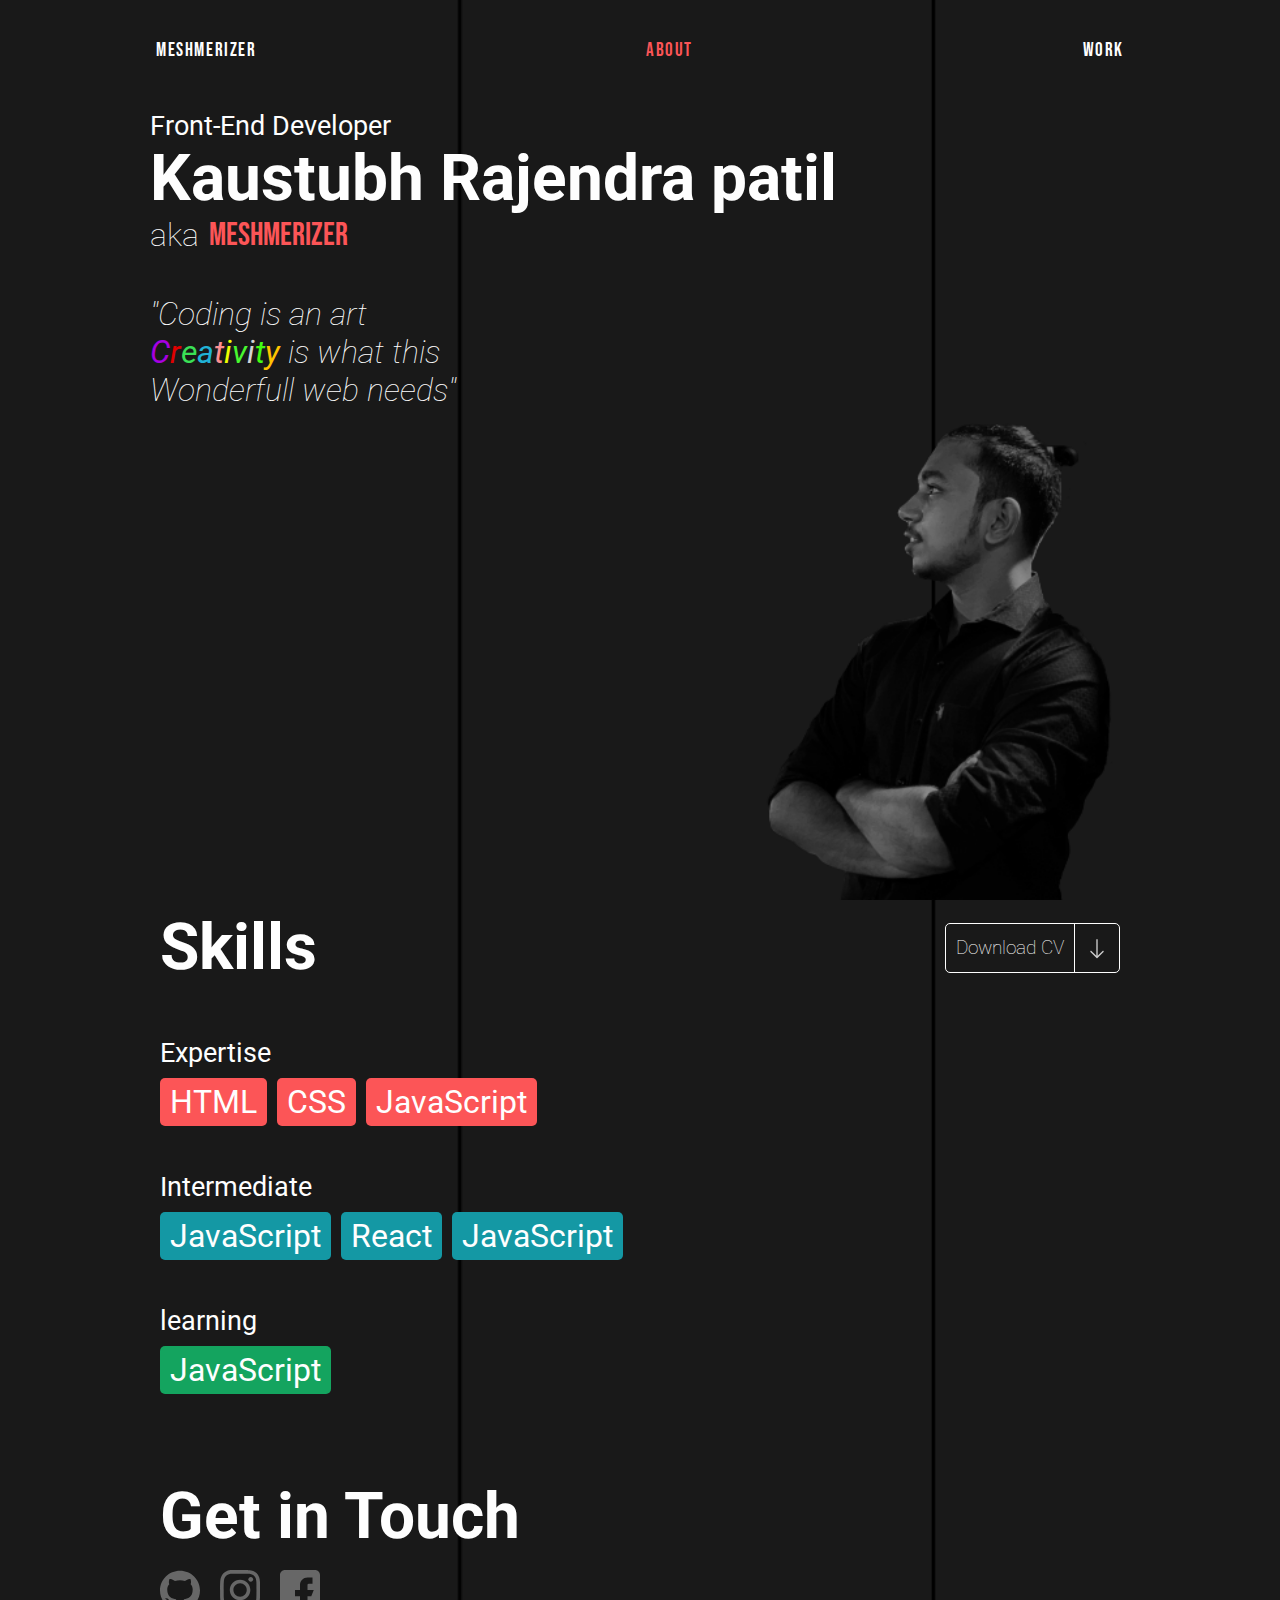
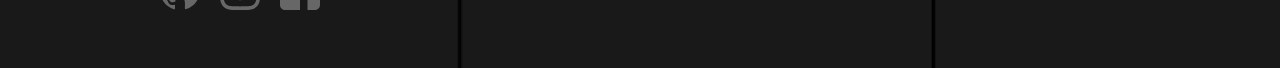
==== about.html @ 61d1b80d "added code of website" ====
<!DOCTYPE html>
<html lang="en">
<head>
    <meta charset="UTF-8">
    <meta http-equiv="X-UA-Compatible" content="IE=edge">
    <meta name="viewport" content="width=device-width, initial-scale=1.0">

    <link rel="stylesheet" href="about.css">

    <!-- fonts -->
    <link rel="preconnect" href="https://fonts.gstatic.com">
<link href="https://fonts.googleapis.com/css2?family=Bebas+Neue&display=swap" rel="stylesheet">

<link rel="preconnect" href="https://fonts.gstatic.com">
<link href="https://fonts.googleapis.com/css2?family=Roboto:ital,wght@0,100;0,300;0,400;0,500;1,100;1,300;1,400;1,500;1,700&display=swap" rel="stylesheet">

    <title>About Me</title>
</head>
<body>
    <div class="container">
        <div class="navbar">
        <span><a class=nav_item1 href="index.html">Meshmerizer</a></span>
        <span><a class=nav_item2 href="about.html">ABOUT</a></span>
        <span><a class=nav_item3 href="work.html">WORK</a></span>
        </div>

        <div class="about_me_section">
        <div class="names">
            <div class="post">
                <h5>Front-End Developer</h5>
            </div>
            <div class="name">
                <h1>Kaustubh Rajendra patil</h1>
            </div>
            <div class="igname">
                <p class="aka">aka</p>
                <p class="igname_brand">meshmerizer</p>
            </div>
        </div>
        <div class="proverb">
            <p>"Coding is an art</p>
            <p>
                <span class="creativity c1">C</span><span class="creativity c2">r</span><span class="creativity c3">e</span><span class="creativity c4">a</span><span class="creativity c5">t</span><span class="creativity c6">i</span><span class="creativity c7">v</span><span class="creativity c8">i</span><span class="creativity c9">t</span><span class="creativity c10">y</span>
                is what this
            </p>
            <p>
                Wonderfull web needs"
            </p>
        </div>
        <div class="photo">
            <img src="images/black_edited.png" alt="my photo">
        </div>
        </div>

        <div class="skills">
        <div class="headContainer">
            <h1>Skills</h1>
            <a class=download_link target="_blank" href="docs/resume.pdf">
                <div class="download">  
                    <div class="downlaod_button">
                        <p>Download CV</p>
                    </div>
                    <div class="download_icon">
                        <?xml version="1.0" encoding="iso-8859-1"?>
                        <svg version="1.1" id="Capa_1" xmlns="http://www.w3.org/2000/svg" xmlns:xlink="http://www.w3.org/1999/xlink" x="0px" y="0px"
                            viewBox="0 0 31.49 31.49" style="enable-background:new 0 0 31.49 31.49;" xml:space="preserve">
                            <path style="fill:#cccccc;" d="M21.205,5.007c-0.429-0.444-1.143-0.444-1.587,0c-0.429,0.429-0.429,1.143,0,1.571l8.047,8.047H1.111
                                C0.492,14.626,0,15.118,0,15.737c0,0.619,0.492,1.127,1.111,1.127h26.554l-8.047,8.032c-0.429,0.444-0.429,1.159,0,1.587
                                c0.444,0.444,1.159,0.444,1.587,0l9.952-9.952c0.444-0.429,0.444-1.143,0-1.571L21.205,5.007z"/>

                        </svg>
                    </div>
                </div>
            </a>
        </div>
        <div class="expertise">
            <h5>Expertise</h5>
            <div class="skill_buttons expertise_buttons">
                <div class="skill_button red">
                    HTML
                </div>
                <div class="skill_button red">
                    CSS
                </div>
                <div class="skill_button red">
                    JavaScript
                </div>
            </div>
        </div>
        <div class="intermediate">
            <h5>Intermediate</h5>
            <div class="skill_buttons intermediate_buttons">
                <div class="skill_button blue">
                    JavaScript
                </div>
                <div class="skill_button blue">
                    React
                </div>
                <div class="skill_button blue">
                    JavaScript
                </div>
            </div>
        </div>
        <div class="learning">
            <h5>learning</h5>
            <div class="skill_buttons learning_buttons">
                <div class="skill_button green">
                    JavaScript
                </div>
            </div>
        </div>



        </div>

        <div class="contact">
            <h1>Get in Touch</h1>
            <div class="icons_container">
                <a target="_blank" href="https://github.com/pkaustubh401"><svg class="icon icon2" enable-background="new 0 0 24 24" height="40" viewBox="0 0 24 24" width="40" xmlns="http://www.w3.org/2000/svg"><path d="m12 .5c-6.63 0-12 5.28-12 11.792 0 5.211 3.438 9.63 8.205 11.188.6.111.82-.254.82-.567 0-.28-.01-1.022-.015-2.005-3.338.711-4.042-1.582-4.042-1.582-.546-1.361-1.335-1.725-1.335-1.725-1.087-.731.084-.716.084-.716 1.205.082 1.838 1.215 1.838 1.215 1.07 1.803 2.809 1.282 3.495.981.108-.763.417-1.282.76-1.577-2.665-.295-5.466-1.309-5.466-5.827 0-1.287.465-2.339 1.235-3.164-.135-.298-.54-1.497.105-3.121 0 0 1.005-.316 3.3 1.209.96-.262 1.98-.392 3-.398 1.02.006 2.04.136 3 .398 2.28-1.525 3.285-1.209 3.285-1.209.645 1.624.24 2.823.12 3.121.765.825 1.23 1.877 1.23 3.164 0 4.53-2.805 5.527-5.475 5.817.42.354.81 1.077.81 2.182 0 1.578-.015 2.846-.015 3.229 0 .309.21.678.825.56 4.801-1.548 8.236-5.97 8.236-11.173 0-6.512-5.373-11.792-12-11.792z" /></svg>
                </a>

                <a target="_blank" href="https://www.instagram.com/meshmerizer.dev/">
                <svg class="icon icon2" height="40" viewBox="0 0 511 511.9" width="40" xmlns="http://www.w3.org/2000/svg"><path d="m510.949219 150.5c-1.199219-27.199219-5.597657-45.898438-11.898438-62.101562-6.5-17.199219-16.5-32.597657-29.601562-45.398438-12.800781-13-28.300781-23.101562-45.300781-29.5-16.296876-6.300781-34.898438-10.699219-62.097657-11.898438-27.402343-1.300781-36.101562-1.601562-105.601562-1.601562s-78.199219.300781-105.5 1.5c-27.199219 1.199219-45.898438 5.601562-62.097657 11.898438-17.203124 6.5-32.601562 16.5-45.402343 29.601562-13 12.800781-23.097657 28.300781-29.5 45.300781-6.300781 16.300781-10.699219 34.898438-11.898438 62.097657-1.300781 27.402343-1.601562 36.101562-1.601562 105.601562s.300781 78.199219 1.5 105.5c1.199219 27.199219 5.601562 45.898438 11.902343 62.101562 6.5 17.199219 16.597657 32.597657 29.597657 45.398438 12.800781 13 28.300781 23.101562 45.300781 29.5 16.300781 6.300781 34.898438 10.699219 62.101562 11.898438 27.296876 1.203124 36 1.5 105.5 1.5s78.199219-.296876 105.5-1.5c27.199219-1.199219 45.898438-5.597657 62.097657-11.898438 34.402343-13.300781 61.601562-40.5 74.902343-74.898438 6.296876-16.300781 10.699219-34.902343 11.898438-62.101562 1.199219-27.300781 1.5-36 1.5-105.5s-.101562-78.199219-1.300781-105.5zm-46.097657 209c-1.101562 25-5.300781 38.5-8.800781 47.5-8.601562 22.300781-26.300781 40-48.601562 48.601562-9 3.5-22.597657 7.699219-47.5 8.796876-27 1.203124-35.097657 1.5-103.398438 1.5s-76.5-.296876-103.402343-1.5c-25-1.097657-38.5-5.296876-47.5-8.796876-11.097657-4.101562-21.199219-10.601562-29.398438-19.101562-8.5-8.300781-15-18.300781-19.101562-29.398438-3.5-9-7.699219-22.601562-8.796876-47.5-1.203124-27-1.5-35.101562-1.5-103.402343s.296876-76.5 1.5-103.398438c1.097657-25 5.296876-38.5 8.796876-47.5 4.101562-11.101562 10.601562-21.199219 19.203124-29.402343 8.296876-8.5 18.296876-15 29.398438-19.097657 9-3.5 22.601562-7.699219 47.5-8.800781 27-1.199219 35.101562-1.5 103.398438-1.5 68.402343 0 76.5.300781 103.402343 1.5 25 1.101562 38.5 5.300781 47.5 8.800781 11.097657 4.097657 21.199219 10.597657 29.398438 19.097657 8.5 8.300781 15 18.300781 19.101562 29.402343 3.5 9 7.699219 22.597657 8.800781 47.5 1.199219 27 1.5 35.097657 1.5 103.398438s-.300781 76.300781-1.5 103.300781zm0 0"/><path d="m256.449219 124.5c-72.597657 0-131.5 58.898438-131.5 131.5s58.902343 131.5 131.5 131.5c72.601562 0 131.5-58.898438 131.5-131.5s-58.898438-131.5-131.5-131.5zm0 216.800781c-47.097657 0-85.300781-38.199219-85.300781-85.300781s38.203124-85.300781 85.300781-85.300781c47.101562 0 85.300781 38.199219 85.300781 85.300781s-38.199219 85.300781-85.300781 85.300781zm0 0"/><path d="m423.851562 119.300781c0 16.953125-13.746093 30.699219-30.703124 30.699219-16.953126 0-30.699219-13.746094-30.699219-30.699219 0-16.957031 13.746093-30.699219 30.699219-30.699219 16.957031 0 30.703124 13.742188 30.703124 30.699219zm0 0"/></svg>
                </a>

                <a target="_blank" href="https://www.facebook.com/kaustubh.patil.3994885/">
                <?xml version="1.0" encoding="iso-8859-1"?>
                <svg class="icon icon3" version="1.1" id="Capa_1" xmlns="http://www.w3.org/2000/svg" xmlns:xlink="http://www.w3.org/1999/xlink" x="0px" y="0px"
                    viewBox="0 0 512 512" style="enable-background:new 0 0 512 512;" xml:space="preserve">
                    <g>
                    <g>
                    <path d="M448,0H64C28.704,0,0,28.704,0,64v384c0,35.296,28.704,64,64,64h192V336h-64v-80h64v-64c0-53.024,42.976-96,96-96h64v80
                    h-32c-17.664,0-32-1.664-32,16v64h80l-32,80h-48v176h96c35.296,0,64-28.704,64-64V64C512,28.704,483.296,0,448,0z"/>
                    </g>
                    </g>
        
                </svg>
                </a>
            </div>
        
        </div>
    </div>

</body>
</html>
---- about.css ----
* {
  box-sizing: border-box;
  padding: 0;
  margin: 0;
}

body {
  background-image: url(images/background.jpg);
  background-size: cover;
}

.container {
  max-width: 1000px;
  margin: auto;
}

/* NAVBAR */
.navbar {
  width: 100%;
  display: flex;
  justify-content: space-between;
  align-items: center;
  padding: 1rem;
  height: 10vh;
}

.navbar span a {
  font-family: "Bebas Neue", cursive;
  color: #fefefe;
  font-size: 1.2rem;
  letter-spacing: 0.1rem;
  transition: color 0.5s ease;
  text-decoration: none;
}

.nav_item2 {
  color: #fc5557 !important;
}

.navbar span a:hover {
  color: #fc5557;
}

/*About me section*/
.about_me_section {
  display: flex;
  flex-direction: column;
  position: relative;
  height: 90vh;
}

.names {
  display: flex;
  flex-direction: column;
  justify-content: center;
  padding: 20px 0px 20px 10px;
}

.post h5 {
  font-family: "Roboto", sans-serif;
  font-weight: normal;
  color: #fefefe;
}

.name h1 {
  font-family: "Roboto", sans-serif;
  font-weight: bold;
  color: #fefefe;
}

.igname {
  display: flex;
}

.aka {
  font-family: "Roboto", sans-serif;
  font-weight: lighter;
  color: #fefefe;
}

.igname_brand {
  font-family: "Bebas Neue", cursive;
  color: #fc5557;
  padding: 0 0 0 10px;
}

.proverb {
  padding: 20px 0px 20px 10px;
}

.proverb p {
  font-family: "Roboto", sans-serif;
  font-weight: lighter;
  font-style: italic;
  color: #fefefe;
}

.creativity {
  font-weight: 400;
}

.c1 {
  color: #a700e1;
}
.c2 {
  color: #e10000;
}
.c3 {
  color: #3ae056;
}
.c4 {
  color: #20b2d6;
}
.c5 {
  color: #fc9090;
}
.c6 {
  color: #eeff00;
}
.c7 {
  color: #48f830;
}
.c8 {
  color: #d3d3d3;
}
.c9 {
  color: #42fc13;
}
.c10 {
  color: #ffc400;
}

.photo {
  position: absolute;
  right: 20px;
  bottom: 0px;
  height: 60%;
}

.photo img {
  height: 100%;
  width: auto;
}

/*skills section*/
.skills,
.contact {
  font-family: "Roboto", sans-serif;
  padding: 10px 20px;
  color: #fefefe;
}

.headContainer {
  display: flex;
  justify-content: space-between;
  align-items: center;
  margin-bottom: 2rem;
}

.download {
  display: flex;
  justify-content: center;
  align-items: center;
  background-color: #191919;
  border: 1px solid #fefefe;
  border-radius: 5px;
}

.download_link {
  text-decoration: none;
  color: #fefefe;
}

.download p {
  color: white;
  text-decoration: none;
  font-weight: lighter;
  font-size: 1.2rem;
  padding: 5px 10px;
}

.download_icon {
  border-left: 1px solid;
  padding: 5px 10px;
}

.download_icon svg {
  width: 1.5rem;
  height: 1.2rem;
  transform: rotate(90deg);
}

.skill_buttons {
  display: flex;
  justify-content: flex-start;
  align-items: center;
  flex-wrap: wrap;
}

.expertise,
.intermediate,
.learning {
  padding: 20px 0px;
}

.skills h5 {
  font-weight: normal;
  margin-bottom: 10px;
}

.skill_button {
  padding: 5px 10px;
  margin-right: 10px;
  margin-bottom: 5px;
  border-radius: 5px;
}

.red {
  background-color: #fc5557;
}

.blue {
  background-color: #1498a4;
}

.green {
  background-color: #14a45f;
}

/*Icons*/
.contact {
  margin-top: 2.5rem;
}

.contact h1 {
  margin-bottom: 1rem;
}

.icons_container {
  display: flex;
  justify-content: flex-start;
  align-items: center;
}

.icon {
  margin-right: 20px;
  width: 40px;
  height: 40px;
  margin-bottom: 40px;
  fill: #676767;
  transition: fill 0.5s ease;
}

.icons_container svg:hover {
  fill: #1498a4;
}

@media screen and (min-width: 600px) {
  body {
    font-size: 24px;
  }
}

@media screen and (min-width: 800px) {
  body {
    font-size: 32px;
  }
}
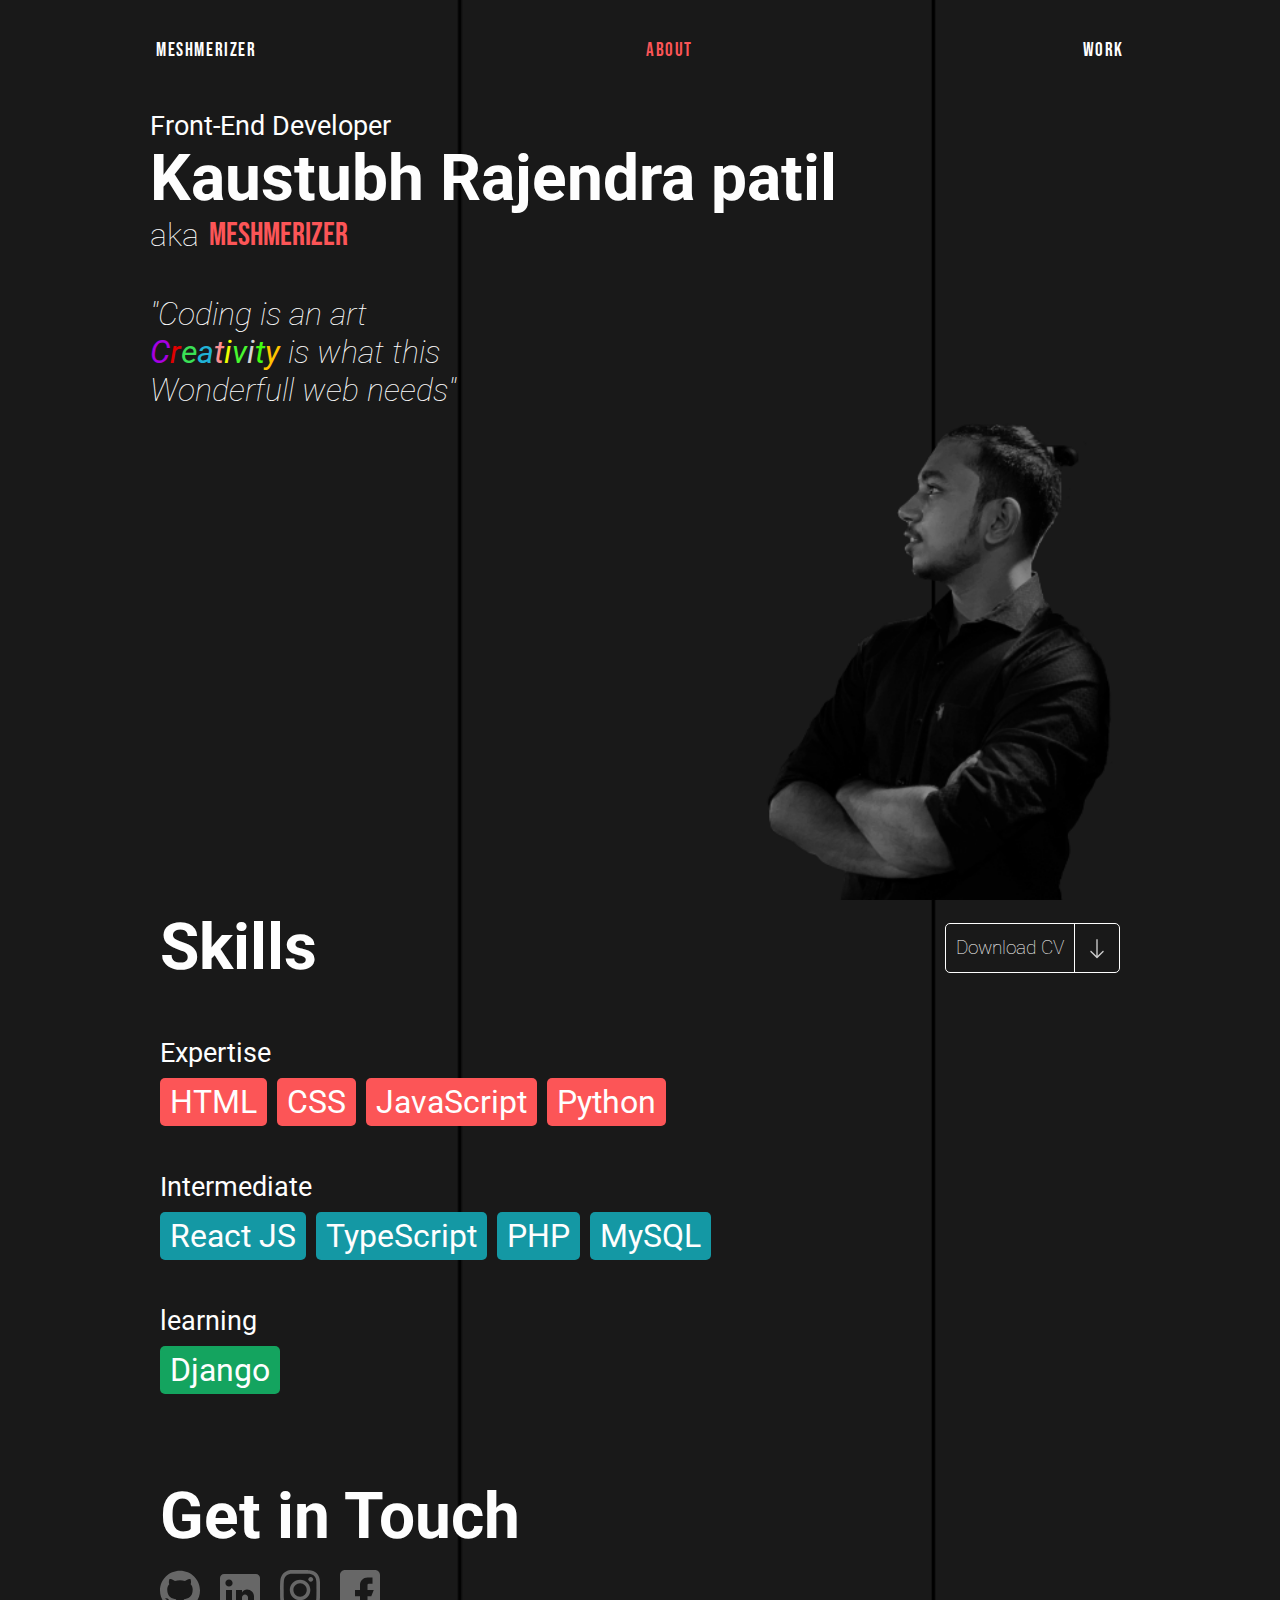
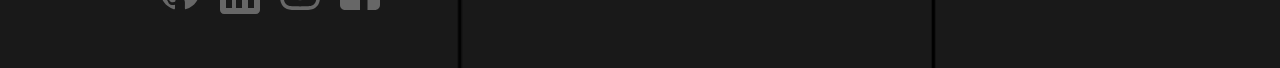
==== commit 5fd3e918: "fixed the skills bug and added linkdin icon" ====
--- a/about.html
+++ b/about.html
@@ -85,19 +85,25 @@
                 <div class="skill_button red">
                     JavaScript
                 </div>
+                <div class="skill_button red">
+                    Python
+                </div>
             </div>
         </div>
         <div class="intermediate">
             <h5>Intermediate</h5>
             <div class="skill_buttons intermediate_buttons">
                 <div class="skill_button blue">
-                    JavaScript
+                    React JS
                 </div>
                 <div class="skill_button blue">
-                    React
+                    TypeScript
                 </div>
                 <div class="skill_button blue">
-                    JavaScript
+                    PHP
+                </div>
+                <div class="skill_button blue">
+                    MySQL
                 </div>
             </div>
         </div>
@@ -105,7 +111,7 @@
             <h5>learning</h5>
             <div class="skill_buttons learning_buttons">
                 <div class="skill_button green">
-                    JavaScript
+                    Django
                 </div>
             </div>
         </div>
@@ -117,16 +123,36 @@
         <div class="contact">
             <h1>Get in Touch</h1>
             <div class="icons_container">
-                <a target="_blank" href="https://github.com/pkaustubh401"><svg class="icon icon2" enable-background="new 0 0 24 24" height="40" viewBox="0 0 24 24" width="40" xmlns="http://www.w3.org/2000/svg"><path d="m12 .5c-6.63 0-12 5.28-12 11.792 0 5.211 3.438 9.63 8.205 11.188.6.111.82-.254.82-.567 0-.28-.01-1.022-.015-2.005-3.338.711-4.042-1.582-4.042-1.582-.546-1.361-1.335-1.725-1.335-1.725-1.087-.731.084-.716.084-.716 1.205.082 1.838 1.215 1.838 1.215 1.07 1.803 2.809 1.282 3.495.981.108-.763.417-1.282.76-1.577-2.665-.295-5.466-1.309-5.466-5.827 0-1.287.465-2.339 1.235-3.164-.135-.298-.54-1.497.105-3.121 0 0 1.005-.316 3.3 1.209.96-.262 1.98-.392 3-.398 1.02.006 2.04.136 3 .398 2.28-1.525 3.285-1.209 3.285-1.209.645 1.624.24 2.823.12 3.121.765.825 1.23 1.877 1.23 3.164 0 4.53-2.805 5.527-5.475 5.817.42.354.81 1.077.81 2.182 0 1.578-.015 2.846-.015 3.229 0 .309.21.678.825.56 4.801-1.548 8.236-5.97 8.236-11.173 0-6.512-5.373-11.792-12-11.792z" /></svg>
+                <a target="_blank" href="https://github.com/pkaustubh401"><svg class="icon icon1" enable-background="new 0 0 24 24" height="40" viewBox="0 0 24 24" width="40" xmlns="http://www.w3.org/2000/svg"><path d="m12 .5c-6.63 0-12 5.28-12 11.792 0 5.211 3.438 9.63 8.205 11.188.6.111.82-.254.82-.567 0-.28-.01-1.022-.015-2.005-3.338.711-4.042-1.582-4.042-1.582-.546-1.361-1.335-1.725-1.335-1.725-1.087-.731.084-.716.084-.716 1.205.082 1.838 1.215 1.838 1.215 1.07 1.803 2.809 1.282 3.495.981.108-.763.417-1.282.76-1.577-2.665-.295-5.466-1.309-5.466-5.827 0-1.287.465-2.339 1.235-3.164-.135-.298-.54-1.497.105-3.121 0 0 1.005-.316 3.3 1.209.96-.262 1.98-.392 3-.398 1.02.006 2.04.136 3 .398 2.28-1.525 3.285-1.209 3.285-1.209.645 1.624.24 2.823.12 3.121.765.825 1.23 1.877 1.23 3.164 0 4.53-2.805 5.527-5.475 5.817.42.354.81 1.077.81 2.182 0 1.578-.015 2.846-.015 3.229 0 .309.21.678.825.56 4.801-1.548 8.236-5.97 8.236-11.173 0-6.512-5.373-11.792-12-11.792z" /></svg>
                 </a>
 
+                <a class="icon icon2" target="_blank" href="https://www.linkedin.com/in/kaustubh-patil-532325171/">
+                    <?xml version="1.0" encoding="iso-8859-1"?>
+
+                    <!DOCTYPE svg PUBLIC "-//W3C//DTD SVG 1.1//EN" "http://www.w3.org/Graphics/SVG/1.1/DTD/svg11.dtd">
+                    <svg version="1.1" id="Capa_1" xmlns="http://www.w3.org/2000/svg" xmlns:xlink="http://www.w3.org/1999/xlink" x="0px" y="0px"
+	                width="40px" height="40px" viewBox="0 0 510 510" style="enable-background:new 0 0 510 510;" xml:space="preserve">
+                    <g>
+	                <g id="post-linkedin">
+		            <path d="M459,0H51C22.95,0,0,22.95,0,51v408c0,28.05,22.95,51,51,51h408c28.05,0,51-22.95,51-51V51C510,22.95,487.05,0,459,0z
+			         M153,433.5H76.5V204H153V433.5z M114.75,160.65c-25.5,0-45.9-20.4-45.9-45.9s20.4-45.9,45.9-45.9s45.9,20.4,45.9,45.9
+			        S140.25,160.65,114.75,160.65z M433.5,433.5H357V298.35c0-20.399-17.85-38.25-38.25-38.25s-38.25,17.851-38.25,38.25V433.5H204
+			        V204h76.5v30.6c12.75-20.4,40.8-35.7,63.75-35.7c48.45,0,89.25,40.8,89.25,89.25V433.5z"/>
+	                </g>
+                    </g>
+                    </svg>
+                </a>
+
+
+                
+
                 <a target="_blank" href="https://www.instagram.com/meshmerizer.dev/">
-                <svg class="icon icon2" height="40" viewBox="0 0 511 511.9" width="40" xmlns="http://www.w3.org/2000/svg"><path d="m510.949219 150.5c-1.199219-27.199219-5.597657-45.898438-11.898438-62.101562-6.5-17.199219-16.5-32.597657-29.601562-45.398438-12.800781-13-28.300781-23.101562-45.300781-29.5-16.296876-6.300781-34.898438-10.699219-62.097657-11.898438-27.402343-1.300781-36.101562-1.601562-105.601562-1.601562s-78.199219.300781-105.5 1.5c-27.199219 1.199219-45.898438 5.601562-62.097657 11.898438-17.203124 6.5-32.601562 16.5-45.402343 29.601562-13 12.800781-23.097657 28.300781-29.5 45.300781-6.300781 16.300781-10.699219 34.898438-11.898438 62.097657-1.300781 27.402343-1.601562 36.101562-1.601562 105.601562s.300781 78.199219 1.5 105.5c1.199219 27.199219 5.601562 45.898438 11.902343 62.101562 6.5 17.199219 16.597657 32.597657 29.597657 45.398438 12.800781 13 28.300781 23.101562 45.300781 29.5 16.300781 6.300781 34.898438 10.699219 62.101562 11.898438 27.296876 1.203124 36 1.5 105.5 1.5s78.199219-.296876 105.5-1.5c27.199219-1.199219 45.898438-5.597657 62.097657-11.898438 34.402343-13.300781 61.601562-40.5 74.902343-74.898438 6.296876-16.300781 10.699219-34.902343 11.898438-62.101562 1.199219-27.300781 1.5-36 1.5-105.5s-.101562-78.199219-1.300781-105.5zm-46.097657 209c-1.101562 25-5.300781 38.5-8.800781 47.5-8.601562 22.300781-26.300781 40-48.601562 48.601562-9 3.5-22.597657 7.699219-47.5 8.796876-27 1.203124-35.097657 1.5-103.398438 1.5s-76.5-.296876-103.402343-1.5c-25-1.097657-38.5-5.296876-47.5-8.796876-11.097657-4.101562-21.199219-10.601562-29.398438-19.101562-8.5-8.300781-15-18.300781-19.101562-29.398438-3.5-9-7.699219-22.601562-8.796876-47.5-1.203124-27-1.5-35.101562-1.5-103.402343s.296876-76.5 1.5-103.398438c1.097657-25 5.296876-38.5 8.796876-47.5 4.101562-11.101562 10.601562-21.199219 19.203124-29.402343 8.296876-8.5 18.296876-15 29.398438-19.097657 9-3.5 22.601562-7.699219 47.5-8.800781 27-1.199219 35.101562-1.5 103.398438-1.5 68.402343 0 76.5.300781 103.402343 1.5 25 1.101562 38.5 5.300781 47.5 8.800781 11.097657 4.097657 21.199219 10.597657 29.398438 19.097657 8.5 8.300781 15 18.300781 19.101562 29.402343 3.5 9 7.699219 22.597657 8.800781 47.5 1.199219 27 1.5 35.097657 1.5 103.398438s-.300781 76.300781-1.5 103.300781zm0 0"/><path d="m256.449219 124.5c-72.597657 0-131.5 58.898438-131.5 131.5s58.902343 131.5 131.5 131.5c72.601562 0 131.5-58.898438 131.5-131.5s-58.898438-131.5-131.5-131.5zm0 216.800781c-47.097657 0-85.300781-38.199219-85.300781-85.300781s38.203124-85.300781 85.300781-85.300781c47.101562 0 85.300781 38.199219 85.300781 85.300781s-38.199219 85.300781-85.300781 85.300781zm0 0"/><path d="m423.851562 119.300781c0 16.953125-13.746093 30.699219-30.703124 30.699219-16.953126 0-30.699219-13.746094-30.699219-30.699219 0-16.957031 13.746093-30.699219 30.699219-30.699219 16.957031 0 30.703124 13.742188 30.703124 30.699219zm0 0"/></svg>
+                <svg class="icon icon3" height="40" viewBox="0 0 511 511.9" width="40" xmlns="http://www.w3.org/2000/svg"><path d="m510.949219 150.5c-1.199219-27.199219-5.597657-45.898438-11.898438-62.101562-6.5-17.199219-16.5-32.597657-29.601562-45.398438-12.800781-13-28.300781-23.101562-45.300781-29.5-16.296876-6.300781-34.898438-10.699219-62.097657-11.898438-27.402343-1.300781-36.101562-1.601562-105.601562-1.601562s-78.199219.300781-105.5 1.5c-27.199219 1.199219-45.898438 5.601562-62.097657 11.898438-17.203124 6.5-32.601562 16.5-45.402343 29.601562-13 12.800781-23.097657 28.300781-29.5 45.300781-6.300781 16.300781-10.699219 34.898438-11.898438 62.097657-1.300781 27.402343-1.601562 36.101562-1.601562 105.601562s.300781 78.199219 1.5 105.5c1.199219 27.199219 5.601562 45.898438 11.902343 62.101562 6.5 17.199219 16.597657 32.597657 29.597657 45.398438 12.800781 13 28.300781 23.101562 45.300781 29.5 16.300781 6.300781 34.898438 10.699219 62.101562 11.898438 27.296876 1.203124 36 1.5 105.5 1.5s78.199219-.296876 105.5-1.5c27.199219-1.199219 45.898438-5.597657 62.097657-11.898438 34.402343-13.300781 61.601562-40.5 74.902343-74.898438 6.296876-16.300781 10.699219-34.902343 11.898438-62.101562 1.199219-27.300781 1.5-36 1.5-105.5s-.101562-78.199219-1.300781-105.5zm-46.097657 209c-1.101562 25-5.300781 38.5-8.800781 47.5-8.601562 22.300781-26.300781 40-48.601562 48.601562-9 3.5-22.597657 7.699219-47.5 8.796876-27 1.203124-35.097657 1.5-103.398438 1.5s-76.5-.296876-103.402343-1.5c-25-1.097657-38.5-5.296876-47.5-8.796876-11.097657-4.101562-21.199219-10.601562-29.398438-19.101562-8.5-8.300781-15-18.300781-19.101562-29.398438-3.5-9-7.699219-22.601562-8.796876-47.5-1.203124-27-1.5-35.101562-1.5-103.402343s.296876-76.5 1.5-103.398438c1.097657-25 5.296876-38.5 8.796876-47.5 4.101562-11.101562 10.601562-21.199219 19.203124-29.402343 8.296876-8.5 18.296876-15 29.398438-19.097657 9-3.5 22.601562-7.699219 47.5-8.800781 27-1.199219 35.101562-1.5 103.398438-1.5 68.402343 0 76.5.300781 103.402343 1.5 25 1.101562 38.5 5.300781 47.5 8.800781 11.097657 4.097657 21.199219 10.597657 29.398438 19.097657 8.5 8.300781 15 18.300781 19.101562 29.402343 3.5 9 7.699219 22.597657 8.800781 47.5 1.199219 27 1.5 35.097657 1.5 103.398438s-.300781 76.300781-1.5 103.300781zm0 0"/><path d="m256.449219 124.5c-72.597657 0-131.5 58.898438-131.5 131.5s58.902343 131.5 131.5 131.5c72.601562 0 131.5-58.898438 131.5-131.5s-58.898438-131.5-131.5-131.5zm0 216.800781c-47.097657 0-85.300781-38.199219-85.300781-85.300781s38.203124-85.300781 85.300781-85.300781c47.101562 0 85.300781 38.199219 85.300781 85.300781s-38.199219 85.300781-85.300781 85.300781zm0 0"/><path d="m423.851562 119.300781c0 16.953125-13.746093 30.699219-30.703124 30.699219-16.953126 0-30.699219-13.746094-30.699219-30.699219 0-16.957031 13.746093-30.699219 30.699219-30.699219 16.957031 0 30.703124 13.742188 30.703124 30.699219zm0 0"/></svg>
                 </a>
 
                 <a target="_blank" href="https://www.facebook.com/kaustubh.patil.3994885/">
                 <?xml version="1.0" encoding="iso-8859-1"?>
-                <svg class="icon icon3" version="1.1" id="Capa_1" xmlns="http://www.w3.org/2000/svg" xmlns:xlink="http://www.w3.org/1999/xlink" x="0px" y="0px"
+                <svg class="icon icon4" version="1.1" id="Capa_1" xmlns="http://www.w3.org/2000/svg" xmlns:xlink="http://www.w3.org/1999/xlink" x="0px" y="0px"
                     viewBox="0 0 512 512" style="enable-background:new 0 0 512 512;" xml:space="preserve">
                     <g>
                     <g>
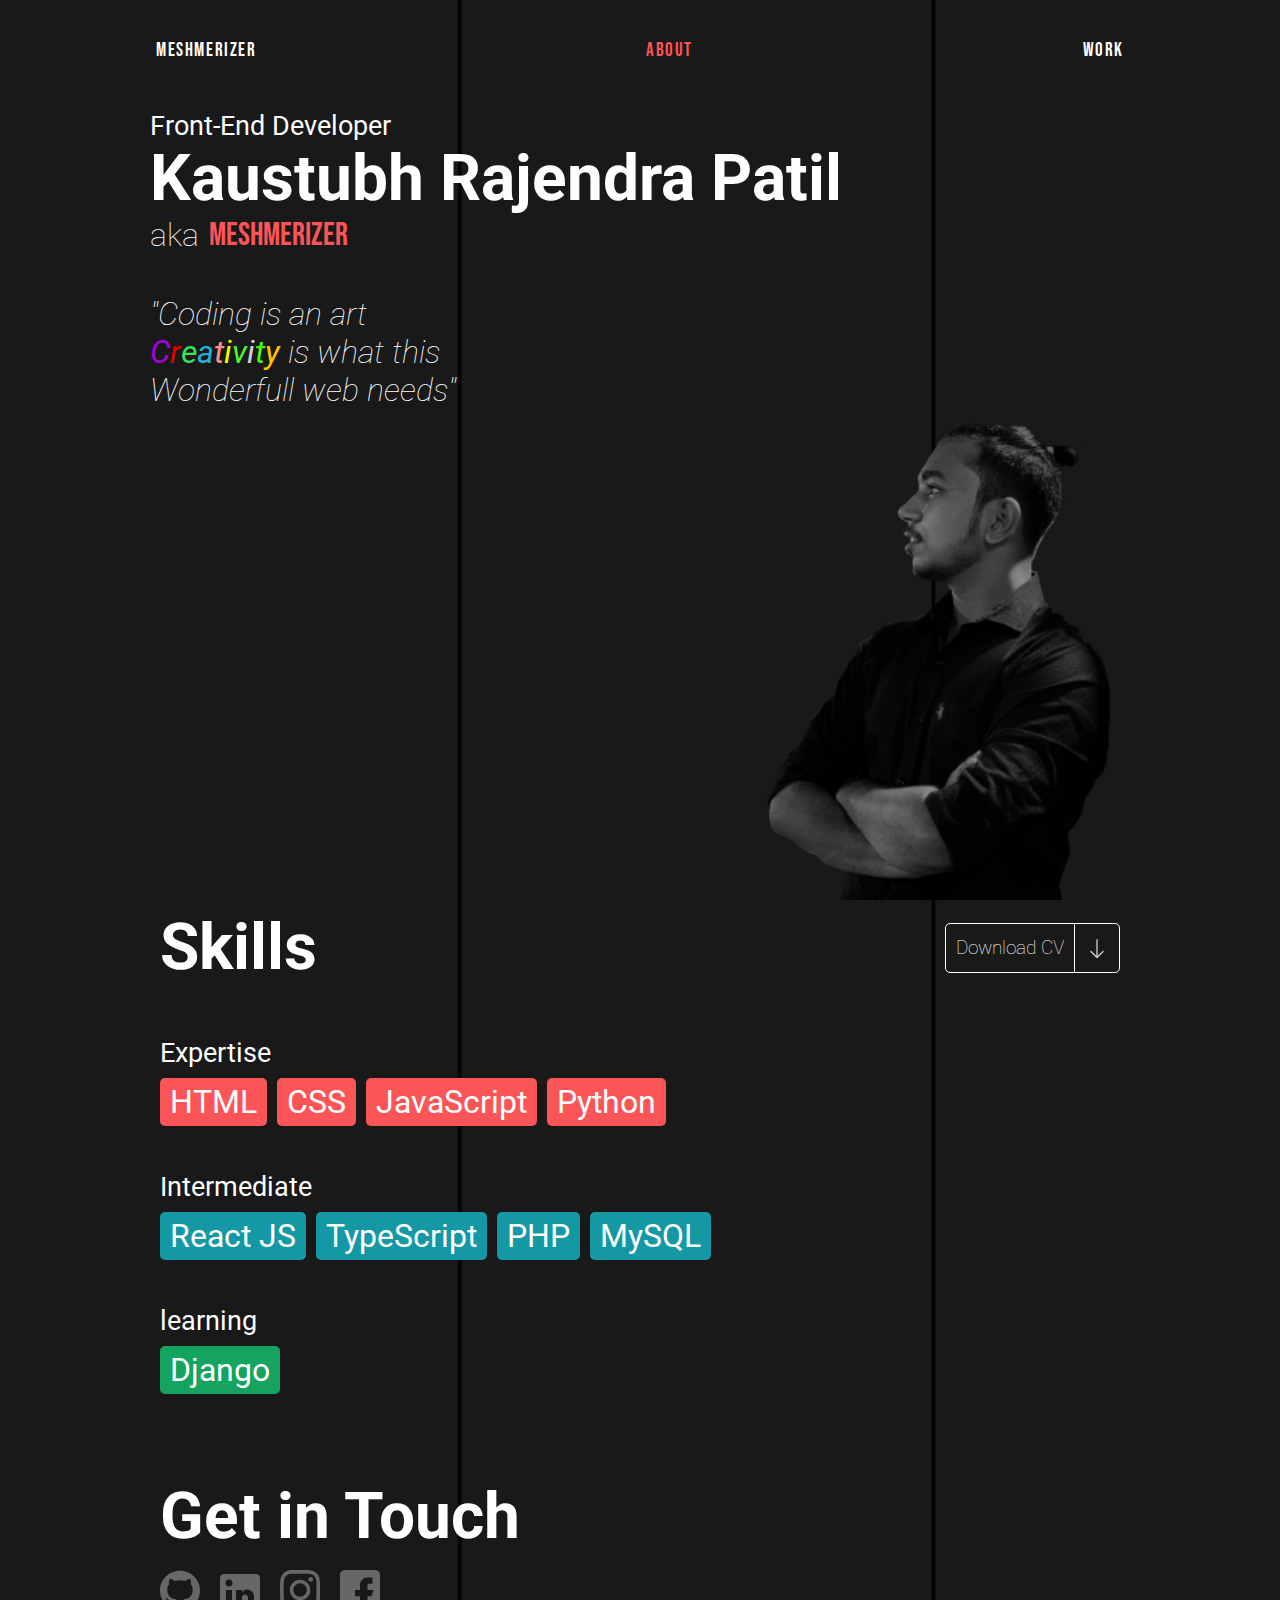
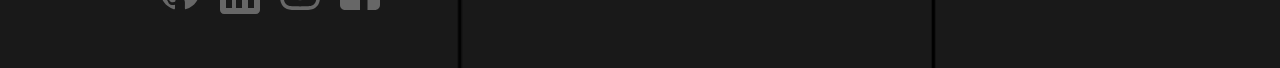
==== commit 895ec510: "spelling error corrected" ====
--- a/about.html
+++ b/about.html
@@ -30,7 +30,7 @@
                 <h5>Front-End Developer</h5>
             </div>
             <div class="name">
-                <h1>Kaustubh Rajendra patil</h1>
+                <h1>Kaustubh Rajendra Patil</h1>
             </div>
             <div class="igname">
                 <p class="aka">aka</p>
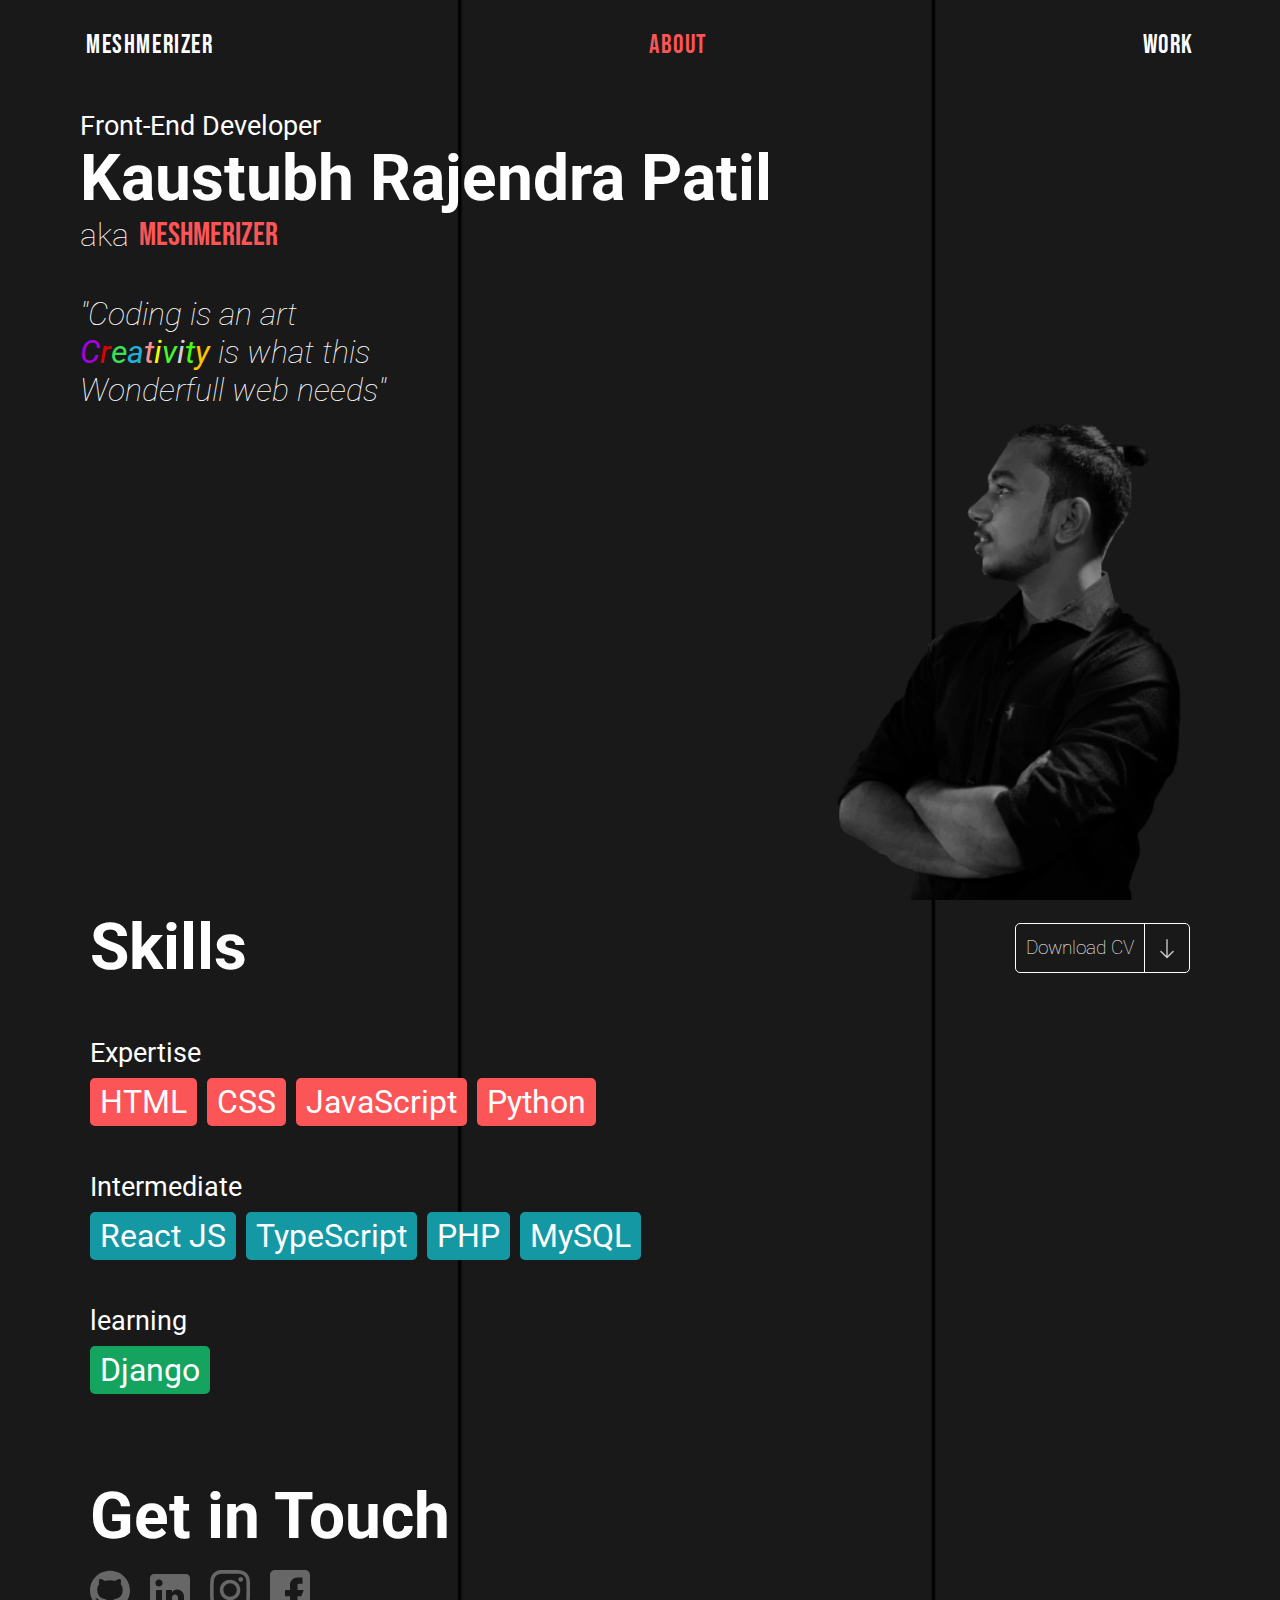
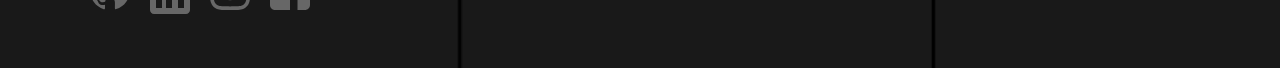
==== commit b0107ac2: "fixed the text selection bug, made changes in navbar and added buttons on home screen" ====
--- a/about.html
+++ b/about.html
@@ -1,172 +1,229 @@
 <!DOCTYPE html>
 <html lang="en">
-<head>
-    <meta charset="UTF-8">
-    <meta http-equiv="X-UA-Compatible" content="IE=edge">
-    <meta name="viewport" content="width=device-width, initial-scale=1.0">
-
-    <link rel="stylesheet" href="about.css">
+  <head>
+    <meta charset="UTF-8" />
+    <meta http-equiv="X-UA-Compatible" content="IE=edge" />
+    <meta name="viewport" content="width=device-width, initial-scale=1.0" />
+
+    <link rel="stylesheet" href="about.css" />
 
     <!-- fonts -->
-    <link rel="preconnect" href="https://fonts.gstatic.com">
-<link href="https://fonts.googleapis.com/css2?family=Bebas+Neue&display=swap" rel="stylesheet">
-
-<link rel="preconnect" href="https://fonts.gstatic.com">
-<link href="https://fonts.googleapis.com/css2?family=Roboto:ital,wght@0,100;0,300;0,400;0,500;1,100;1,300;1,400;1,500;1,700&display=swap" rel="stylesheet">
+    <link rel="preconnect" href="https://fonts.gstatic.com" />
+    <link
+      href="https://fonts.googleapis.com/css2?family=Bebas+Neue&display=swap"
+      rel="stylesheet"
+    />
+
+    <link rel="preconnect" href="https://fonts.gstatic.com" />
+    <link
+      href="https://fonts.googleapis.com/css2?family=Roboto:ital,wght@0,100;0,300;0,400;0,500;1,100;1,300;1,400;1,500;1,700&display=swap"
+      rel="stylesheet"
+    />
 
     <title>About Me</title>
-</head>
-<body>
+  </head>
+  <body>
     <div class="container">
-        <div class="navbar">
-        <span><a class=nav_item1 href="index.html">Meshmerizer</a></span>
-        <span><a class=nav_item2 href="about.html">ABOUT</a></span>
-        <span><a class=nav_item3 href="work.html">WORK</a></span>
-        </div>
-
-        <div class="about_me_section">
+      <div class="navbar">
+        <a class="nav_item1" href="index.html">Meshmerizer</a>
+        <a class="nav_item2" href="about.html">ABOUT</a>
+        <a class="nav_item3" href="work.html">WORK</a>
+      </div>
+
+      <div class="about_me_section">
         <div class="names">
-            <div class="post">
-                <h5>Front-End Developer</h5>
+          <div class="post">
+            <h5>Front-End Developer</h5>
+          </div>
+          <div class="name">
+            <h1>Kaustubh Rajendra Patil</h1>
+          </div>
+          <div class="igname">
+            <p class="aka">aka</p>
+            <p class="igname_brand">meshmerizer</p>
+          </div>
+        </div>
+        <div class="proverb">
+          <p>"Coding is an art</p>
+          <p>
+            <span class="creativity c1">C</span
+            ><span class="creativity c2">r</span
+            ><span class="creativity c3">e</span
+            ><span class="creativity c4">a</span
+            ><span class="creativity c5">t</span
+            ><span class="creativity c6">i</span
+            ><span class="creativity c7">v</span
+            ><span class="creativity c8">i</span
+            ><span class="creativity c9">t</span
+            ><span class="creativity c10">y</span>
+            is what this
+          </p>
+          <p>Wonderfull web needs"</p>
+        </div>
+        <div class="photo">
+          <img src="images/black_edited.png" alt="my photo" />
+        </div>
+      </div>
+
+      <div class="skills">
+        <div class="headContainer">
+          <h1>Skills</h1>
+          <a class="download_link" target="_blank" href="docs/resume.pdf">
+            <div class="download">
+              <div class="downlaod_button">
+                <p>Download CV</p>
+              </div>
+              <div class="download_icon">
+                <?xml version="1.0" encoding="iso-8859-1"?>
+                <svg
+                  version="1.1"
+                  id="Capa_1"
+                  xmlns="http://www.w3.org/2000/svg"
+                  xmlns:xlink="http://www.w3.org/1999/xlink"
+                  x="0px"
+                  y="0px"
+                  viewBox="0 0 31.49 31.49"
+                  style="enable-background: new 0 0 31.49 31.49"
+                  xml:space="preserve"
+                >
+                  <path
+                    style="fill: #cccccc"
+                    d="M21.205,5.007c-0.429-0.444-1.143-0.444-1.587,0c-0.429,0.429-0.429,1.143,0,1.571l8.047,8.047H1.111
+                                C0.492,14.626,0,15.118,0,15.737c0,0.619,0.492,1.127,1.111,1.127h26.554l-8.047,8.032c-0.429,0.444-0.429,1.159,0,1.587
+                                c0.444,0.444,1.159,0.444,1.587,0l9.952-9.952c0.444-0.429,0.444-1.143,0-1.571L21.205,5.007z"
+                  />
+                </svg>
+              </div>
             </div>
-            <div class="name">
-                <h1>Kaustubh Rajendra Patil</h1>
-            </div>
-            <div class="igname">
-                <p class="aka">aka</p>
-                <p class="igname_brand">meshmerizer</p>
-            </div>
-        </div>
-        <div class="proverb">
-            <p>"Coding is an art</p>
-            <p>
-                <span class="creativity c1">C</span><span class="creativity c2">r</span><span class="creativity c3">e</span><span class="creativity c4">a</span><span class="creativity c5">t</span><span class="creativity c6">i</span><span class="creativity c7">v</span><span class="creativity c8">i</span><span class="creativity c9">t</span><span class="creativity c10">y</span>
-                is what this
-            </p>
-            <p>
-                Wonderfull web needs"
-            </p>
-        </div>
-        <div class="photo">
-            <img src="images/black_edited.png" alt="my photo">
-        </div>
-        </div>
-
-        <div class="skills">
-        <div class="headContainer">
-            <h1>Skills</h1>
-            <a class=download_link target="_blank" href="docs/resume.pdf">
-                <div class="download">  
-                    <div class="downlaod_button">
-                        <p>Download CV</p>
-                    </div>
-                    <div class="download_icon">
-                        <?xml version="1.0" encoding="iso-8859-1"?>
-                        <svg version="1.1" id="Capa_1" xmlns="http://www.w3.org/2000/svg" xmlns:xlink="http://www.w3.org/1999/xlink" x="0px" y="0px"
-                            viewBox="0 0 31.49 31.49" style="enable-background:new 0 0 31.49 31.49;" xml:space="preserve">
-                            <path style="fill:#cccccc;" d="M21.205,5.007c-0.429-0.444-1.143-0.444-1.587,0c-0.429,0.429-0.429,1.143,0,1.571l8.047,8.047H1.111
-                                C0.492,14.626,0,15.118,0,15.737c0,0.619,0.492,1.127,1.111,1.127h26.554l-8.047,8.032c-0.429,0.444-0.429,1.159,0,1.587
-                                c0.444,0.444,1.159,0.444,1.587,0l9.952-9.952c0.444-0.429,0.444-1.143,0-1.571L21.205,5.007z"/>
-
-                        </svg>
-                    </div>
-                </div>
-            </a>
+          </a>
         </div>
         <div class="expertise">
-            <h5>Expertise</h5>
-            <div class="skill_buttons expertise_buttons">
-                <div class="skill_button red">
-                    HTML
-                </div>
-                <div class="skill_button red">
-                    CSS
-                </div>
-                <div class="skill_button red">
-                    JavaScript
-                </div>
-                <div class="skill_button red">
-                    Python
-                </div>
-            </div>
+          <h5>Expertise</h5>
+          <div class="skill_buttons expertise_buttons">
+            <div class="skill_button red">HTML</div>
+            <div class="skill_button red">CSS</div>
+            <div class="skill_button red">JavaScript</div>
+            <div class="skill_button red">Python</div>
+          </div>
         </div>
         <div class="intermediate">
-            <h5>Intermediate</h5>
-            <div class="skill_buttons intermediate_buttons">
-                <div class="skill_button blue">
-                    React JS
-                </div>
-                <div class="skill_button blue">
-                    TypeScript
-                </div>
-                <div class="skill_button blue">
-                    PHP
-                </div>
-                <div class="skill_button blue">
-                    MySQL
-                </div>
-            </div>
+          <h5>Intermediate</h5>
+          <div class="skill_buttons intermediate_buttons">
+            <div class="skill_button blue">React JS</div>
+            <div class="skill_button blue">TypeScript</div>
+            <div class="skill_button blue">PHP</div>
+            <div class="skill_button blue">MySQL</div>
+          </div>
         </div>
         <div class="learning">
-            <h5>learning</h5>
-            <div class="skill_buttons learning_buttons">
-                <div class="skill_button green">
-                    Django
-                </div>
-            </div>
-        </div>
-
-
-
-        </div>
-
-        <div class="contact">
-            <h1>Get in Touch</h1>
-            <div class="icons_container">
-                <a target="_blank" href="https://github.com/pkaustubh401"><svg class="icon icon1" enable-background="new 0 0 24 24" height="40" viewBox="0 0 24 24" width="40" xmlns="http://www.w3.org/2000/svg"><path d="m12 .5c-6.63 0-12 5.28-12 11.792 0 5.211 3.438 9.63 8.205 11.188.6.111.82-.254.82-.567 0-.28-.01-1.022-.015-2.005-3.338.711-4.042-1.582-4.042-1.582-.546-1.361-1.335-1.725-1.335-1.725-1.087-.731.084-.716.084-.716 1.205.082 1.838 1.215 1.838 1.215 1.07 1.803 2.809 1.282 3.495.981.108-.763.417-1.282.76-1.577-2.665-.295-5.466-1.309-5.466-5.827 0-1.287.465-2.339 1.235-3.164-.135-.298-.54-1.497.105-3.121 0 0 1.005-.316 3.3 1.209.96-.262 1.98-.392 3-.398 1.02.006 2.04.136 3 .398 2.28-1.525 3.285-1.209 3.285-1.209.645 1.624.24 2.823.12 3.121.765.825 1.23 1.877 1.23 3.164 0 4.53-2.805 5.527-5.475 5.817.42.354.81 1.077.81 2.182 0 1.578-.015 2.846-.015 3.229 0 .309.21.678.825.56 4.801-1.548 8.236-5.97 8.236-11.173 0-6.512-5.373-11.792-12-11.792z" /></svg>
-                </a>
-
-                <a class="icon icon2" target="_blank" href="https://www.linkedin.com/in/kaustubh-patil-532325171/">
-                    <?xml version="1.0" encoding="iso-8859-1"?>
-
-                    <!DOCTYPE svg PUBLIC "-//W3C//DTD SVG 1.1//EN" "http://www.w3.org/Graphics/SVG/1.1/DTD/svg11.dtd">
-                    <svg version="1.1" id="Capa_1" xmlns="http://www.w3.org/2000/svg" xmlns:xlink="http://www.w3.org/1999/xlink" x="0px" y="0px"
-	                width="40px" height="40px" viewBox="0 0 510 510" style="enable-background:new 0 0 510 510;" xml:space="preserve">
-                    <g>
-	                <g id="post-linkedin">
-		            <path d="M459,0H51C22.95,0,0,22.95,0,51v408c0,28.05,22.95,51,51,51h408c28.05,0,51-22.95,51-51V51C510,22.95,487.05,0,459,0z
+          <h5>learning</h5>
+          <div class="skill_buttons learning_buttons">
+            <div class="skill_button green">Django</div>
+          </div>
+        </div>
+      </div>
+
+      <div class="contact">
+        <h1>Get in Touch</h1>
+        <div class="icons_container">
+          <a target="_blank" href="https://github.com/pkaustubh401"
+            ><svg
+              class="icon icon1"
+              enable-background="new 0 0 24 24"
+              height="40"
+              viewBox="0 0 24 24"
+              width="40"
+              xmlns="http://www.w3.org/2000/svg"
+            >
+              <path
+                d="m12 .5c-6.63 0-12 5.28-12 11.792 0 5.211 3.438 9.63 8.205 11.188.6.111.82-.254.82-.567 0-.28-.01-1.022-.015-2.005-3.338.711-4.042-1.582-4.042-1.582-.546-1.361-1.335-1.725-1.335-1.725-1.087-.731.084-.716.084-.716 1.205.082 1.838 1.215 1.838 1.215 1.07 1.803 2.809 1.282 3.495.981.108-.763.417-1.282.76-1.577-2.665-.295-5.466-1.309-5.466-5.827 0-1.287.465-2.339 1.235-3.164-.135-.298-.54-1.497.105-3.121 0 0 1.005-.316 3.3 1.209.96-.262 1.98-.392 3-.398 1.02.006 2.04.136 3 .398 2.28-1.525 3.285-1.209 3.285-1.209.645 1.624.24 2.823.12 3.121.765.825 1.23 1.877 1.23 3.164 0 4.53-2.805 5.527-5.475 5.817.42.354.81 1.077.81 2.182 0 1.578-.015 2.846-.015 3.229 0 .309.21.678.825.56 4.801-1.548 8.236-5.97 8.236-11.173 0-6.512-5.373-11.792-12-11.792z"
+              />
+            </svg>
+          </a>
+
+          <a
+            class="icon icon2"
+            target="_blank"
+            href="https://www.linkedin.com/in/kaustubh-patil-532325171/"
+          >
+            <?xml version="1.0" encoding="iso-8859-1"?>
+
+            <!DOCTYPE svg PUBLIC "-//W3C//DTD SVG 1.1//EN" "http://www.w3.org/Graphics/SVG/1.1/DTD/svg11.dtd">
+            <svg
+              version="1.1"
+              id="Capa_1"
+              xmlns="http://www.w3.org/2000/svg"
+              xmlns:xlink="http://www.w3.org/1999/xlink"
+              x="0px"
+              y="0px"
+              width="40px"
+              height="40px"
+              viewBox="0 0 510 510"
+              style="enable-background: new 0 0 510 510"
+              xml:space="preserve"
+            >
+              <g>
+                <g id="post-linkedin">
+                  <path
+                    d="M459,0H51C22.95,0,0,22.95,0,51v408c0,28.05,22.95,51,51,51h408c28.05,0,51-22.95,51-51V51C510,22.95,487.05,0,459,0z
 			         M153,433.5H76.5V204H153V433.5z M114.75,160.65c-25.5,0-45.9-20.4-45.9-45.9s20.4-45.9,45.9-45.9s45.9,20.4,45.9,45.9
 			        S140.25,160.65,114.75,160.65z M433.5,433.5H357V298.35c0-20.399-17.85-38.25-38.25-38.25s-38.25,17.851-38.25,38.25V433.5H204
-			        V204h76.5v30.6c12.75-20.4,40.8-35.7,63.75-35.7c48.45,0,89.25,40.8,89.25,89.25V433.5z"/>
-	                </g>
-                    </g>
-                    </svg>
-                </a>
-
-
-                
-
-                <a target="_blank" href="https://www.instagram.com/meshmerizer.dev/">
-                <svg class="icon icon3" height="40" viewBox="0 0 511 511.9" width="40" xmlns="http://www.w3.org/2000/svg"><path d="m510.949219 150.5c-1.199219-27.199219-5.597657-45.898438-11.898438-62.101562-6.5-17.199219-16.5-32.597657-29.601562-45.398438-12.800781-13-28.300781-23.101562-45.300781-29.5-16.296876-6.300781-34.898438-10.699219-62.097657-11.898438-27.402343-1.300781-36.101562-1.601562-105.601562-1.601562s-78.199219.300781-105.5 1.5c-27.199219 1.199219-45.898438 5.601562-62.097657 11.898438-17.203124 6.5-32.601562 16.5-45.402343 29.601562-13 12.800781-23.097657 28.300781-29.5 45.300781-6.300781 16.300781-10.699219 34.898438-11.898438 62.097657-1.300781 27.402343-1.601562 36.101562-1.601562 105.601562s.300781 78.199219 1.5 105.5c1.199219 27.199219 5.601562 45.898438 11.902343 62.101562 6.5 17.199219 16.597657 32.597657 29.597657 45.398438 12.800781 13 28.300781 23.101562 45.300781 29.5 16.300781 6.300781 34.898438 10.699219 62.101562 11.898438 27.296876 1.203124 36 1.5 105.5 1.5s78.199219-.296876 105.5-1.5c27.199219-1.199219 45.898438-5.597657 62.097657-11.898438 34.402343-13.300781 61.601562-40.5 74.902343-74.898438 6.296876-16.300781 10.699219-34.902343 11.898438-62.101562 1.199219-27.300781 1.5-36 1.5-105.5s-.101562-78.199219-1.300781-105.5zm-46.097657 209c-1.101562 25-5.300781 38.5-8.800781 47.5-8.601562 22.300781-26.300781 40-48.601562 48.601562-9 3.5-22.597657 7.699219-47.5 8.796876-27 1.203124-35.097657 1.5-103.398438 1.5s-76.5-.296876-103.402343-1.5c-25-1.097657-38.5-5.296876-47.5-8.796876-11.097657-4.101562-21.199219-10.601562-29.398438-19.101562-8.5-8.300781-15-18.300781-19.101562-29.398438-3.5-9-7.699219-22.601562-8.796876-47.5-1.203124-27-1.5-35.101562-1.5-103.402343s.296876-76.5 1.5-103.398438c1.097657-25 5.296876-38.5 8.796876-47.5 4.101562-11.101562 10.601562-21.199219 19.203124-29.402343 8.296876-8.5 18.296876-15 29.398438-19.097657 9-3.5 22.601562-7.699219 47.5-8.800781 27-1.199219 35.101562-1.5 103.398438-1.5 68.402343 0 76.5.300781 103.402343 1.5 25 1.101562 38.5 5.300781 47.5 8.800781 11.097657 4.097657 21.199219 10.597657 29.398438 19.097657 8.5 8.300781 15 18.300781 19.101562 29.402343 3.5 9 7.699219 22.597657 8.800781 47.5 1.199219 27 1.5 35.097657 1.5 103.398438s-.300781 76.300781-1.5 103.300781zm0 0"/><path d="m256.449219 124.5c-72.597657 0-131.5 58.898438-131.5 131.5s58.902343 131.5 131.5 131.5c72.601562 0 131.5-58.898438 131.5-131.5s-58.898438-131.5-131.5-131.5zm0 216.800781c-47.097657 0-85.300781-38.199219-85.300781-85.300781s38.203124-85.300781 85.300781-85.300781c47.101562 0 85.300781 38.199219 85.300781 85.300781s-38.199219 85.300781-85.300781 85.300781zm0 0"/><path d="m423.851562 119.300781c0 16.953125-13.746093 30.699219-30.703124 30.699219-16.953126 0-30.699219-13.746094-30.699219-30.699219 0-16.957031 13.746093-30.699219 30.699219-30.699219 16.957031 0 30.703124 13.742188 30.703124 30.699219zm0 0"/></svg>
-                </a>
-
-                <a target="_blank" href="https://www.facebook.com/kaustubh.patil.3994885/">
-                <?xml version="1.0" encoding="iso-8859-1"?>
-                <svg class="icon icon4" version="1.1" id="Capa_1" xmlns="http://www.w3.org/2000/svg" xmlns:xlink="http://www.w3.org/1999/xlink" x="0px" y="0px"
-                    viewBox="0 0 512 512" style="enable-background:new 0 0 512 512;" xml:space="preserve">
-                    <g>
-                    <g>
-                    <path d="M448,0H64C28.704,0,0,28.704,0,64v384c0,35.296,28.704,64,64,64h192V336h-64v-80h64v-64c0-53.024,42.976-96,96-96h64v80
-                    h-32c-17.664,0-32-1.664-32,16v64h80l-32,80h-48v176h96c35.296,0,64-28.704,64-64V64C512,28.704,483.296,0,448,0z"/>
-                    </g>
-                    </g>
-        
-                </svg>
-                </a>
-            </div>
-        
-        </div>
+			        V204h76.5v30.6c12.75-20.4,40.8-35.7,63.75-35.7c48.45,0,89.25,40.8,89.25,89.25V433.5z"
+                  />
+                </g>
+              </g>
+            </svg>
+          </a>
+
+          <a target="_blank" href="https://www.instagram.com/meshmerizer.dev/">
+            <svg
+              class="icon icon3"
+              height="40"
+              viewBox="0 0 511 511.9"
+              width="40"
+              xmlns="http://www.w3.org/2000/svg"
+            >
+              <path
+                d="m510.949219 150.5c-1.199219-27.199219-5.597657-45.898438-11.898438-62.101562-6.5-17.199219-16.5-32.597657-29.601562-45.398438-12.800781-13-28.300781-23.101562-45.300781-29.5-16.296876-6.300781-34.898438-10.699219-62.097657-11.898438-27.402343-1.300781-36.101562-1.601562-105.601562-1.601562s-78.199219.300781-105.5 1.5c-27.199219 1.199219-45.898438 5.601562-62.097657 11.898438-17.203124 6.5-32.601562 16.5-45.402343 29.601562-13 12.800781-23.097657 28.300781-29.5 45.300781-6.300781 16.300781-10.699219 34.898438-11.898438 62.097657-1.300781 27.402343-1.601562 36.101562-1.601562 105.601562s.300781 78.199219 1.5 105.5c1.199219 27.199219 5.601562 45.898438 11.902343 62.101562 6.5 17.199219 16.597657 32.597657 29.597657 45.398438 12.800781 13 28.300781 23.101562 45.300781 29.5 16.300781 6.300781 34.898438 10.699219 62.101562 11.898438 27.296876 1.203124 36 1.5 105.5 1.5s78.199219-.296876 105.5-1.5c27.199219-1.199219 45.898438-5.597657 62.097657-11.898438 34.402343-13.300781 61.601562-40.5 74.902343-74.898438 6.296876-16.300781 10.699219-34.902343 11.898438-62.101562 1.199219-27.300781 1.5-36 1.5-105.5s-.101562-78.199219-1.300781-105.5zm-46.097657 209c-1.101562 25-5.300781 38.5-8.800781 47.5-8.601562 22.300781-26.300781 40-48.601562 48.601562-9 3.5-22.597657 7.699219-47.5 8.796876-27 1.203124-35.097657 1.5-103.398438 1.5s-76.5-.296876-103.402343-1.5c-25-1.097657-38.5-5.296876-47.5-8.796876-11.097657-4.101562-21.199219-10.601562-29.398438-19.101562-8.5-8.300781-15-18.300781-19.101562-29.398438-3.5-9-7.699219-22.601562-8.796876-47.5-1.203124-27-1.5-35.101562-1.5-103.402343s.296876-76.5 1.5-103.398438c1.097657-25 5.296876-38.5 8.796876-47.5 4.101562-11.101562 10.601562-21.199219 19.203124-29.402343 8.296876-8.5 18.296876-15 29.398438-19.097657 9-3.5 22.601562-7.699219 47.5-8.800781 27-1.199219 35.101562-1.5 103.398438-1.5 68.402343 0 76.5.300781 103.402343 1.5 25 1.101562 38.5 5.300781 47.5 8.800781 11.097657 4.097657 21.199219 10.597657 29.398438 19.097657 8.5 8.300781 15 18.300781 19.101562 29.402343 3.5 9 7.699219 22.597657 8.800781 47.5 1.199219 27 1.5 35.097657 1.5 103.398438s-.300781 76.300781-1.5 103.300781zm0 0"
+              />
+              <path
+                d="m256.449219 124.5c-72.597657 0-131.5 58.898438-131.5 131.5s58.902343 131.5 131.5 131.5c72.601562 0 131.5-58.898438 131.5-131.5s-58.898438-131.5-131.5-131.5zm0 216.800781c-47.097657 0-85.300781-38.199219-85.300781-85.300781s38.203124-85.300781 85.300781-85.300781c47.101562 0 85.300781 38.199219 85.300781 85.300781s-38.199219 85.300781-85.300781 85.300781zm0 0"
+              />
+              <path
+                d="m423.851562 119.300781c0 16.953125-13.746093 30.699219-30.703124 30.699219-16.953126 0-30.699219-13.746094-30.699219-30.699219 0-16.957031 13.746093-30.699219 30.699219-30.699219 16.957031 0 30.703124 13.742188 30.703124 30.699219zm0 0"
+              />
+            </svg>
+          </a>
+
+          <a
+            target="_blank"
+            href="https://www.facebook.com/kaustubh.patil.3994885/"
+          >
+            <?xml version="1.0" encoding="iso-8859-1"?>
+            <svg
+              class="icon icon4"
+              version="1.1"
+              id="Capa_1"
+              xmlns="http://www.w3.org/2000/svg"
+              xmlns:xlink="http://www.w3.org/1999/xlink"
+              x="0px"
+              y="0px"
+              viewBox="0 0 512 512"
+              style="enable-background: new 0 0 512 512"
+              xml:space="preserve"
+            >
+              <g>
+                <g>
+                  <path
+                    d="M448,0H64C28.704,0,0,28.704,0,64v384c0,35.296,28.704,64,64,64h192V336h-64v-80h64v-64c0-53.024,42.976-96,96-96h64v80
+                    h-32c-17.664,0-32-1.664-32,16v64h80l-32,80h-48v176h96c35.296,0,64-28.704,64-64V64C512,28.704,483.296,0,448,0z"
+                  />
+                </g>
+              </g>
+            </svg>
+          </a>
+        </div>
+      </div>
     </div>
-
-</body>
-</html>+  </body>
+</html>
--- a/about.css
+++ b/about.css
@@ -10,7 +10,7 @@
 }
 
 .container {
-  max-width: 1000px;
+  max-width: 1140px;
   margin: auto;
 }
 
@@ -24,20 +24,24 @@
   height: 10vh;
 }
 
-.navbar span a {
+.navbar a {
   font-family: "Bebas Neue", cursive;
   color: #fefefe;
-  font-size: 1.2rem;
+  font-size: 1.6rem;
   letter-spacing: 0.1rem;
   transition: color 0.5s ease;
   text-decoration: none;
 }
 
 .nav_item2 {
+  display: none;
+}
+
+.nav_item2 {
   color: #fc5557 !important;
 }
 
-.navbar span a:hover {
+.navbar a:hover {
   color: #fc5557;
 }
 
@@ -259,6 +263,10 @@
   body {
     font-size: 24px;
   }
+
+  .nav_item2 {
+    display: inline-block;
+  }
 }
 
 @media screen and (min-width: 800px) {
